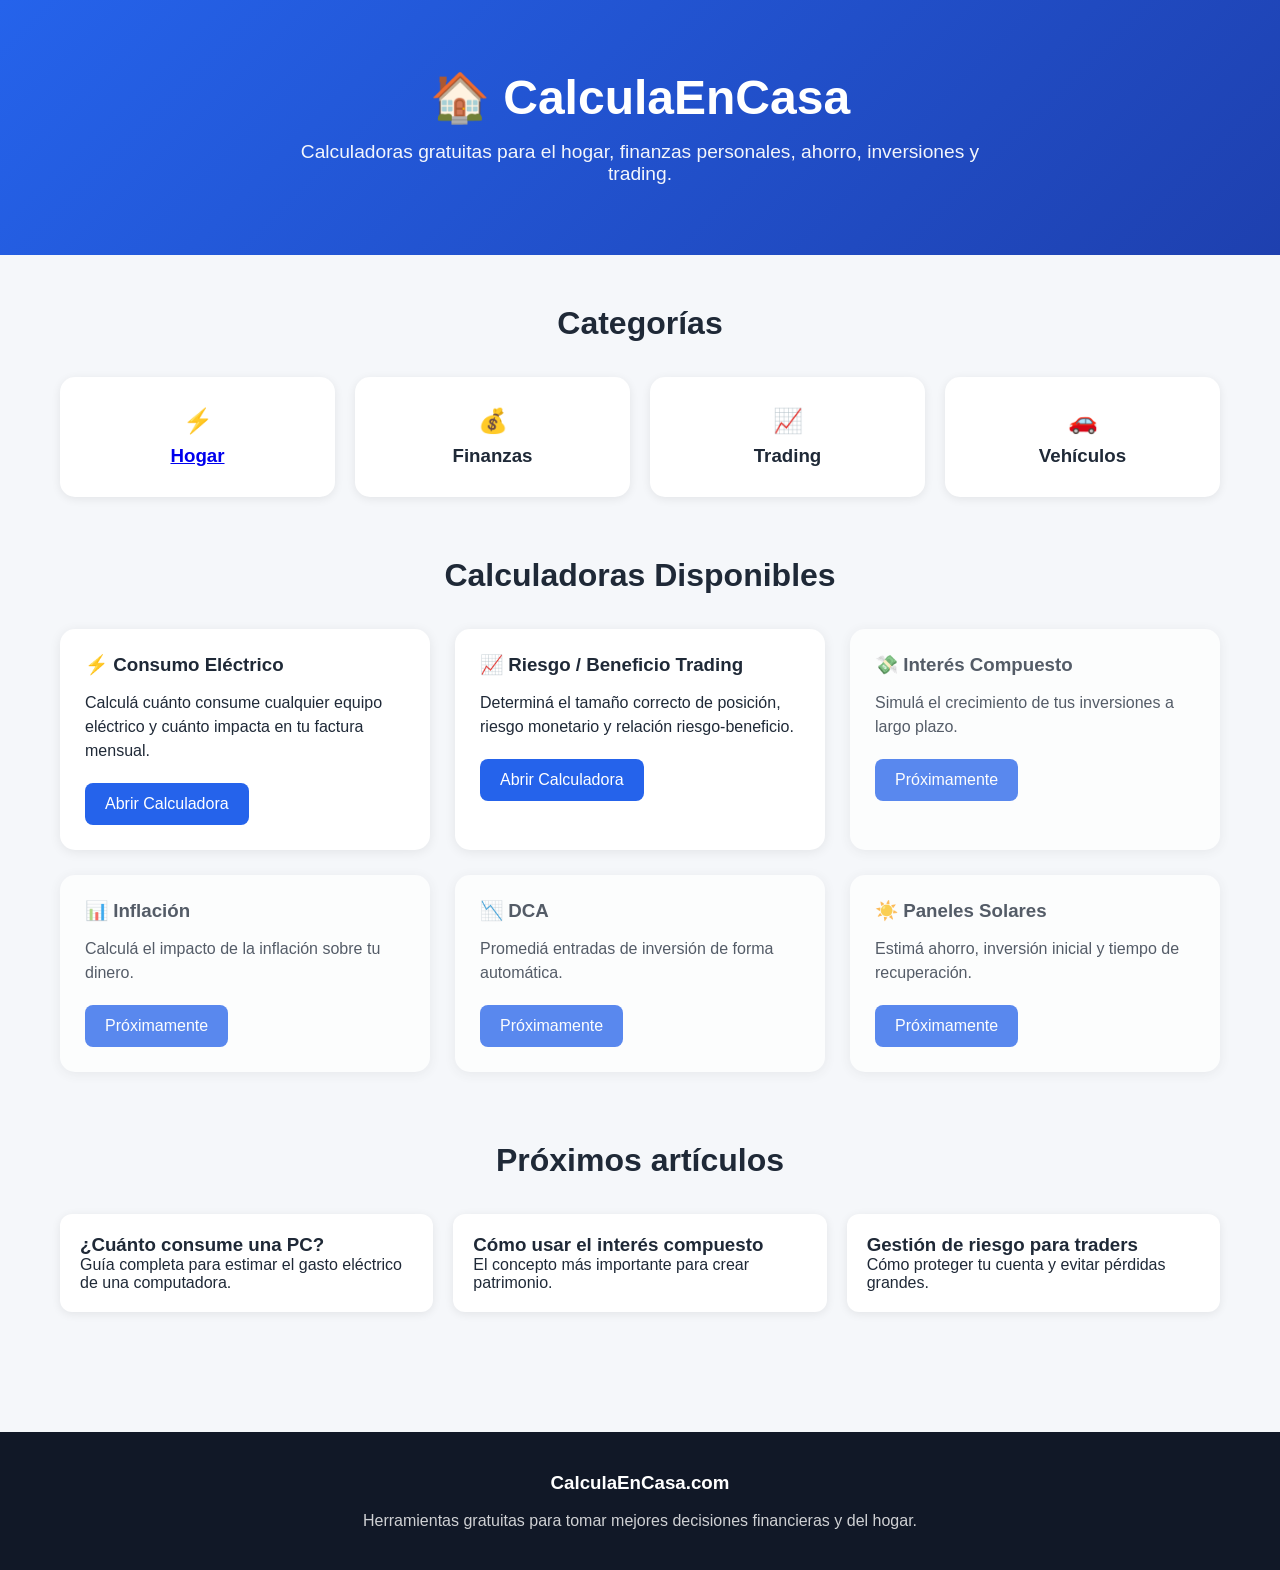
==== index.html @ 1c79a366 "Add files via upload" ====
<!DOCTYPE html>
<html lang="es">

<head>
<meta charset="UTF-8">
<meta name="viewport" content="width=device-width, initial-scale=1.0">

<title>CalculaEnCasa | Calculadoras de Hogar, Finanzas y Trading</title>

<meta name="description"
content="Calculadoras gratuitas para consumo eléctrico, finanzas, trading, ahorro, inversiones y más.">

<style>

:root{
    --azul:#2563eb;
    --azul-hover:#1d4ed8;
    --gris:#f5f7fa;
    --texto:#1f2937;
    --verde:#16a34a;
}

*{
    margin:0;
    padding:0;
    box-sizing:border-box;
}

body{
    font-family:Arial, Helvetica, sans-serif;
    background:var(--gris);
    color:var(--texto);
}

header{
    background:linear-gradient(135deg,#2563eb,#1e40af);
    color:white;
    padding:70px 20px;
    text-align:center;
}

header h1{
    font-size:3rem;
    margin-bottom:15px;
}

header p{
    font-size:1.2rem;
    max-width:700px;
    margin:auto;
    opacity:.95;
}

.buscador{
    max-width:700px;
    margin:30px auto 0;
}

.buscador input{
    width:100%;
    padding:18px;
    border:none;
    border-radius:12px;
    font-size:18px;
}

.container{
    max-width:1200px;
    margin:auto;
    padding:50px 20px;
}

.section-title{
    text-align:center;
    margin-bottom:35px;
    font-size:2rem;
}

.categorias{
    display:grid;
    grid-template-columns:repeat(auto-fit,minmax(220px,1fr));
    gap:20px;
    margin-bottom:60px;
}

.categoria{
    background:white;
    padding:30px;
    border-radius:15px;
    text-align:center;
    box-shadow:0 2px 10px rgba(0,0,0,.08);
}

.categoria h3{
    margin-top:10px;
}

.calculadoras{
    display:grid;
    grid-template-columns:repeat(auto-fit,minmax(320px,1fr));
    gap:25px;
}

.card{
    background:white;
    border-radius:15px;
    padding:25px;
    box-shadow:0 2px 12px rgba(0,0,0,.08);
    transition:.2s;
}

.card:hover{
    transform:translateY(-5px);
}

.card h3{
    margin-bottom:15px;
}

.card p{
    margin-bottom:20px;
    line-height:1.5;
}

.btn{
    display:inline-block;
    background:var(--azul);
    color:white;
    text-decoration:none;
    padding:12px 20px;
    border-radius:8px;
}

.btn:hover{
    background:var(--azul-hover);
}

.proximamente{
    opacity:.75;
}

.blog{
    margin-top:70px;
}

.articulos{
    display:grid;
    grid-template-columns:repeat(auto-fit,minmax(300px,1fr));
    gap:20px;
}

.articulo{
    background:white;
    padding:20px;
    border-radius:12px;
    box-shadow:0 2px 10px rgba(0,0,0,.08);
}

footer{
    background:#111827;
    color:white;
    text-align:center;
    padding:40px 20px;
    margin-top:70px;
}

footer p{
    opacity:.8;
}

@media(max-width:768px){

header h1{
    font-size:2.2rem;
}

.section-title{
    font-size:1.6rem;
}

}

</style>
</head>

<body>

<header>

    <h1>🏠 CalculaEnCasa</h1>

    <p>
        Calculadoras gratuitas para el hogar,
        finanzas personales, ahorro, inversiones y trading.
    </p>

</header>

<div class="container">

    <h2 class="section-title">
        Categorías
    </h2>

    <div class="categorias">

        <div class="categoria">
            <h2>⚡</h2>
            <h3><a href="categorias/hogar.html">Hogar</a></h3>
        </div>

        <div class="categoria">
            <h2>💰</h2>
            <h3>Finanzas</h3>
        </div>

        <div class="categoria">
            <h2>📈</h2>
            <h3>Trading</h3>
        </div>

        <div class="categoria">
            <h2>🚗</h2>
            <h3>Vehículos</h3>
        </div>

    </div>

    <h2 class="section-title">
        Calculadoras Disponibles
    </h2>

    <div class="calculadoras">

        <div class="card">
            <h3>⚡ Consumo Eléctrico</h3>

            <p>
                Calculá cuánto consume cualquier equipo eléctrico
                y cuánto impacta en tu factura mensual.
            </p>

            <a class="btn"
               href="consumo-electrico.html">
               Abrir Calculadora
            </a>
        </div>

        <div class="card">
            <h3>📈 Riesgo / Beneficio Trading</h3>

            <p>
                Determiná el tamaño correcto de posición,
                riesgo monetario y relación riesgo-beneficio.
            </p>

            <a class="btn"
               href="riesgo-beneficio.html">
               Abrir Calculadora
            </a>
        </div>

        <div class="card proximamente">
            <h3>💸 Interés Compuesto</h3>

            <p>
                Simulá el crecimiento de tus inversiones
                a largo plazo.
            </p>

            <span class="btn">
                Próximamente
            </span>
        </div>

        <div class="card proximamente">
            <h3>📊 Inflación</h3>

            <p>
                Calculá el impacto de la inflación
                sobre tu dinero.
            </p>

            <span class="btn">
                Próximamente
            </span>
        </div>

        <div class="card proximamente">
            <h3>📉 DCA</h3>

            <p>
                Promediá entradas de inversión
                de forma automática.
            </p>

            <span class="btn">
                Próximamente
            </span>
        </div>

        <div class="card proximamente">
            <h3>☀️ Paneles Solares</h3>

            <p>
                Estimá ahorro, inversión inicial
                y tiempo de recuperación.
            </p>

            <span class="btn">
                Próximamente
            </span>
        </div>

    </div>

    <div class="blog">

        <h2 class="section-title">
            Próximos artículos
        </h2>

        <div class="articulos">

            <div class="articulo">
                <h3>¿Cuánto consume una PC?</h3>
                <p>
                    Guía completa para estimar el gasto eléctrico
                    de una computadora.
                </p>
            </div>

            <div class="articulo">
                <h3>Cómo usar el interés compuesto</h3>
                <p>
                    El concepto más importante para crear patrimonio.
                </p>
            </div>

            <div class="articulo">
                <h3>Gestión de riesgo para traders</h3>
                <p>
                    Cómo proteger tu cuenta y evitar pérdidas grandes.
                </p>
            </div>

        </div>

    </div>

</div>

<footer>

    <h3>CalculaEnCasa.com</h3>

    <br>

    <p>
        Herramientas gratuitas para tomar mejores decisiones
        financieras y del hogar.
    </p>

</footer>

</body>
</html>
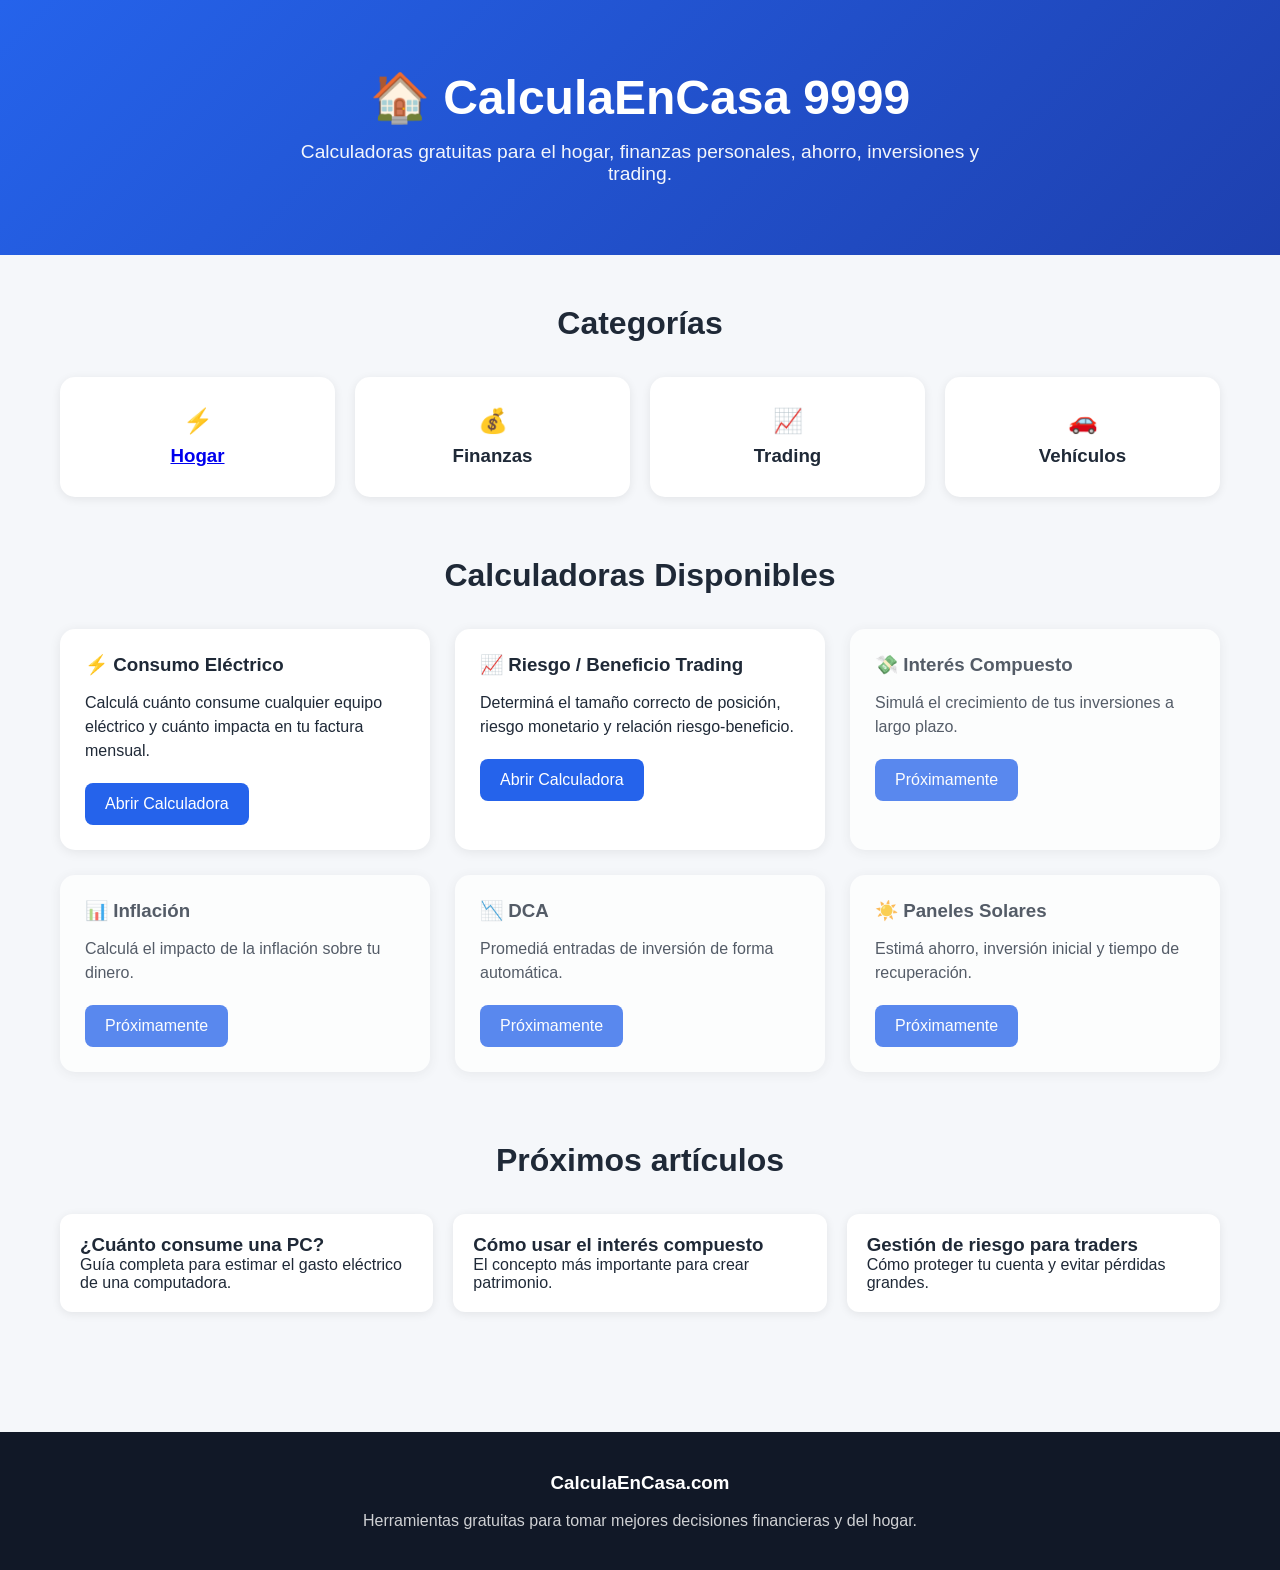
==== commit af8cb75e: "Corrección de texto en index" ====
--- a/index.html
+++ b/index.html
@@ -187,7 +187,7 @@
 
 <header>
 
-    <h1>🏠 CalculaEnCasa</h1>
+    <h1>🏠 CalculaEnCasa 9999</h1>
 
     <p>
         Calculadoras gratuitas para el hogar,
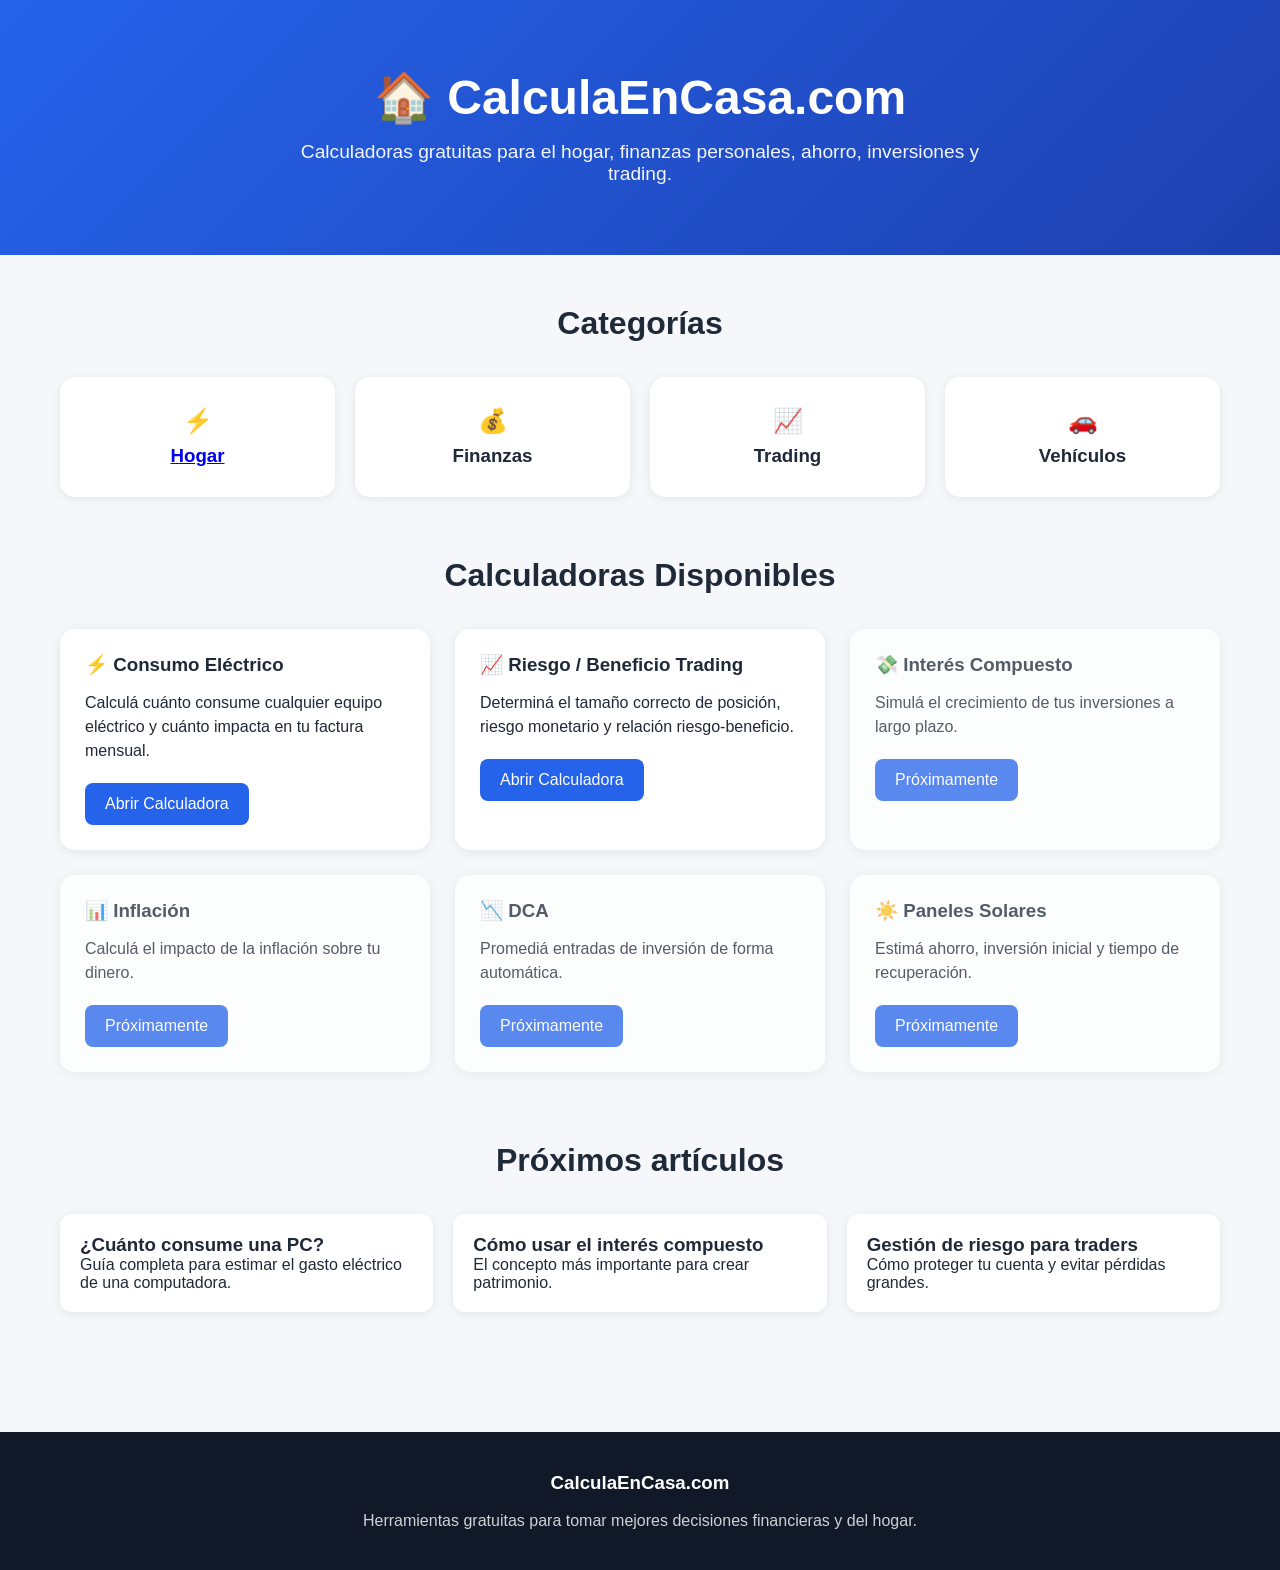
==== commit 3c621284: "mod .com" ====
--- a/index.html
+++ b/index.html
@@ -187,7 +187,7 @@
 
 <header>
 
-    <h1>🏠 CalculaEnCasa 9999</h1>
+    <h1>🏠 CalculaEnCasa.com</h1>
 
     <p>
         Calculadoras gratuitas para el hogar,
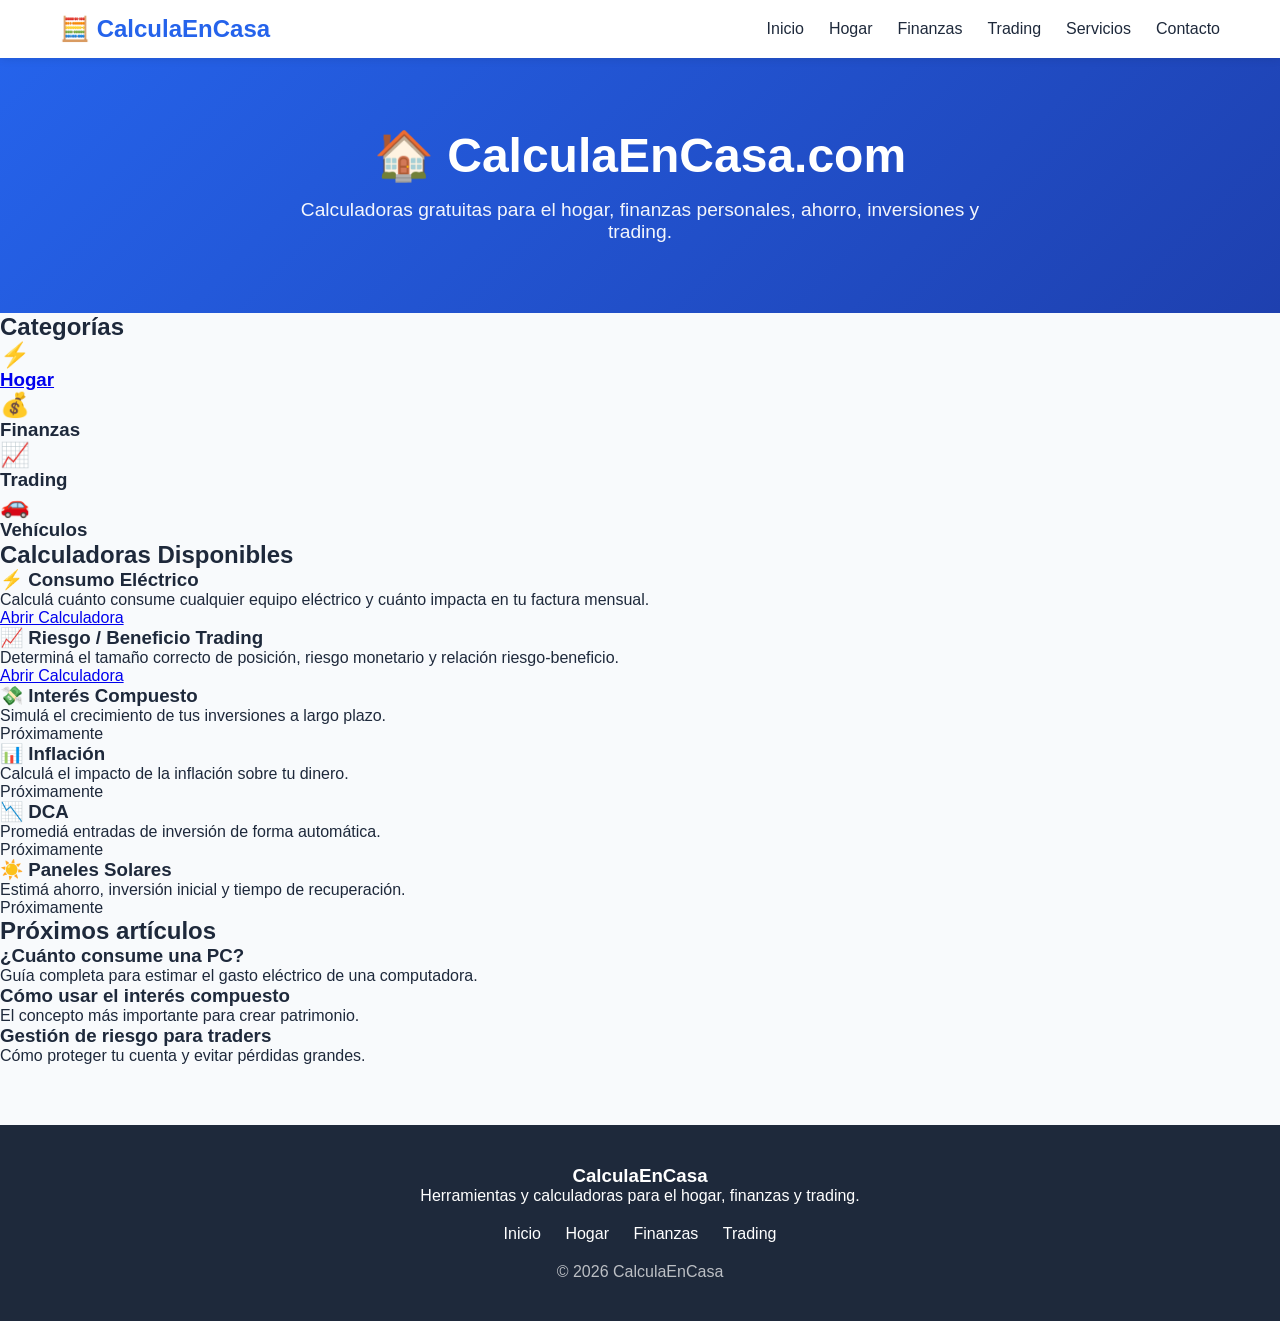
==== commit b0b822a0: "header footer css" ====
--- a/index.html
+++ b/index.html
@@ -1,367 +1,195 @@
-<!DOCTYPE html>
-<html lang="es">
-
-<head>
-<meta charset="UTF-8">
-<meta name="viewport" content="width=device-width, initial-scale=1.0">
-
-<title>CalculaEnCasa | Calculadoras de Hogar, Finanzas y Trading</title>
-
-<meta name="description"
-content="Calculadoras gratuitas para consumo eléctrico, finanzas, trading, ahorro, inversiones y más.">
-
-<style>
-
-:root{
-    --azul:#2563eb;
-    --azul-hover:#1d4ed8;
-    --gris:#f5f7fa;
-    --texto:#1f2937;
-    --verde:#16a34a;
-}
-
-*{
-    margin:0;
-    padding:0;
-    box-sizing:border-box;
-}
-
-body{
-    font-family:Arial, Helvetica, sans-serif;
-    background:var(--gris);
-    color:var(--texto);
-}
-
-header{
-    background:linear-gradient(135deg,#2563eb,#1e40af);
-    color:white;
-    padding:70px 20px;
-    text-align:center;
-}
-
-header h1{
-    font-size:3rem;
-    margin-bottom:15px;
-}
-
-header p{
-    font-size:1.2rem;
-    max-width:700px;
-    margin:auto;
-    opacity:.95;
-}
-
-.buscador{
-    max-width:700px;
-    margin:30px auto 0;
-}
-
-.buscador input{
-    width:100%;
-    padding:18px;
-    border:none;
-    border-radius:12px;
-    font-size:18px;
-}
-
-.container{
-    max-width:1200px;
-    margin:auto;
-    padding:50px 20px;
-}
-
-.section-title{
-    text-align:center;
-    margin-bottom:35px;
-    font-size:2rem;
-}
-
-.categorias{
-    display:grid;
-    grid-template-columns:repeat(auto-fit,minmax(220px,1fr));
-    gap:20px;
-    margin-bottom:60px;
-}
-
-.categoria{
-    background:white;
-    padding:30px;
-    border-radius:15px;
-    text-align:center;
-    box-shadow:0 2px 10px rgba(0,0,0,.08);
-}
-
-.categoria h3{
-    margin-top:10px;
-}
-
-.calculadoras{
-    display:grid;
-    grid-template-columns:repeat(auto-fit,minmax(320px,1fr));
-    gap:25px;
-}
-
-.card{
-    background:white;
-    border-radius:15px;
-    padding:25px;
-    box-shadow:0 2px 12px rgba(0,0,0,.08);
-    transition:.2s;
-}
-
-.card:hover{
-    transform:translateY(-5px);
-}
-
-.card h3{
-    margin-bottom:15px;
-}
-
-.card p{
-    margin-bottom:20px;
-    line-height:1.5;
-}
-
-.btn{
-    display:inline-block;
-    background:var(--azul);
-    color:white;
-    text-decoration:none;
-    padding:12px 20px;
-    border-radius:8px;
-}
-
-.btn:hover{
-    background:var(--azul-hover);
-}
-
-.proximamente{
-    opacity:.75;
-}
-
-.blog{
-    margin-top:70px;
-}
-
-.articulos{
-    display:grid;
-    grid-template-columns:repeat(auto-fit,minmax(300px,1fr));
-    gap:20px;
-}
-
-.articulo{
-    background:white;
-    padding:20px;
-    border-radius:12px;
-    box-shadow:0 2px 10px rgba(0,0,0,.08);
-}
-
-footer{
-    background:#111827;
-    color:white;
-    text-align:center;
-    padding:40px 20px;
-    margin-top:70px;
-}
-
-footer p{
-    opacity:.8;
-}
-
-@media(max-width:768px){
-
-header h1{
-    font-size:2.2rem;
-}
-
-.section-title{
-    font-size:1.6rem;
-}
-
-}
-
-</style>
-</head>
-
-<body>
-
-<header>
-
-    <h1>🏠 CalculaEnCasa.com</h1>
-
-    <p>
-        Calculadoras gratuitas para el hogar,
-        finanzas personales, ahorro, inversiones y trading.
-    </p>
-
-</header>
-
-<div class="container">
-
-    <h2 class="section-title">
-        Categorías
-    </h2>
-
-    <div class="categorias">
-
-        <div class="categoria">
-            <h2>⚡</h2>
-            <h3><a href="categorias/hogar.html">Hogar</a></h3>
-        </div>
-
-        <div class="categoria">
-            <h2>💰</h2>
-            <h3>Finanzas</h3>
-        </div>
-
-        <div class="categoria">
-            <h2>📈</h2>
-            <h3>Trading</h3>
-        </div>
-
-        <div class="categoria">
-            <h2>🚗</h2>
-            <h3>Vehículos</h3>
-        </div>
-
-    </div>
-
-    <h2 class="section-title">
-        Calculadoras Disponibles
-    </h2>
-
-    <div class="calculadoras">
-
-        <div class="card">
-            <h3>⚡ Consumo Eléctrico</h3>
-
-            <p>
-                Calculá cuánto consume cualquier equipo eléctrico
-                y cuánto impacta en tu factura mensual.
-            </p>
-
-            <a class="btn"
-               href="consumo-electrico.html">
-               Abrir Calculadora
-            </a>
-        </div>
-
-        <div class="card">
-            <h3>📈 Riesgo / Beneficio Trading</h3>
-
-            <p>
-                Determiná el tamaño correcto de posición,
-                riesgo monetario y relación riesgo-beneficio.
-            </p>
-
-            <a class="btn"
-               href="riesgo-beneficio.html">
-               Abrir Calculadora
-            </a>
-        </div>
-
-        <div class="card proximamente">
-            <h3>💸 Interés Compuesto</h3>
-
-            <p>
-                Simulá el crecimiento de tus inversiones
-                a largo plazo.
-            </p>
-
-            <span class="btn">
-                Próximamente
-            </span>
-        </div>
-
-        <div class="card proximamente">
-            <h3>📊 Inflación</h3>
-
-            <p>
-                Calculá el impacto de la inflación
-                sobre tu dinero.
-            </p>
-
-            <span class="btn">
-                Próximamente
-            </span>
-        </div>
-
-        <div class="card proximamente">
-            <h3>📉 DCA</h3>
-
-            <p>
-                Promediá entradas de inversión
-                de forma automática.
-            </p>
-
-            <span class="btn">
-                Próximamente
-            </span>
-        </div>
-
-        <div class="card proximamente">
-            <h3>☀️ Paneles Solares</h3>
-
-            <p>
-                Estimá ahorro, inversión inicial
-                y tiempo de recuperación.
-            </p>
-
-            <span class="btn">
-                Próximamente
-            </span>
-        </div>
-
-    </div>
-
-    <div class="blog">
-
-        <h2 class="section-title">
-            Próximos artículos
-        </h2>
-
-        <div class="articulos">
-
-            <div class="articulo">
-                <h3>¿Cuánto consume una PC?</h3>
-                <p>
-                    Guía completa para estimar el gasto eléctrico
-                    de una computadora.
-                </p>
-            </div>
-
-            <div class="articulo">
-                <h3>Cómo usar el interés compuesto</h3>
-                <p>
-                    El concepto más importante para crear patrimonio.
-                </p>
-            </div>
-
-            <div class="articulo">
-                <h3>Gestión de riesgo para traders</h3>
-                <p>
-                    Cómo proteger tu cuenta y evitar pérdidas grandes.
-                </p>
-            </div>
-
-        </div>
-
-    </div>
-
-</div>
-
-<footer>
-
-    <h3>CalculaEnCasa.com</h3>
-
-    <br>
-
-    <p>
-        Herramientas gratuitas para tomar mejores decisiones
-        financieras y del hogar.
-    </p>
-
-</footer>
-
-</body>
+<!DOCTYPE html>
+<html lang="es">
+
+<head>
+<meta charset="UTF-8">
+<meta name="viewport" content="width=device-width, initial-scale=1.0">
+
+<title>CalculaEnCasa | Calculadoras de Hogar, Finanzas y Trading</title>
+
+<meta name="description"
+content="Calculadoras gratuitas para consumo eléctrico, finanzas, trading, ahorro, inversiones y más.">
+
+<link rel="stylesheet" href="css/global.css">
+
+</head>
+
+<body>
+
+<div id="header"></div>
+
+<div class="hero">
+
+    <h1>🏠 CalculaEnCasa.com</h1>
+
+    <p>
+        Calculadoras gratuitas para el hogar,
+        finanzas personales, ahorro, inversiones y trading.
+    </p>
+
+</div>
+
+<div class="container">
+
+    <h2 class="section-title">
+        Categorías
+    </h2>
+
+    <div class="categorias">
+
+        <div class="categoria">
+            <h2>⚡</h2>
+            <h3>
+                <a href="categorias/hogar.html">
+                    Hogar
+                </a>
+            </h3>
+        </div>
+
+        <div class="categoria">
+            <h2>💰</h2>
+            <h3>Finanzas</h3>
+        </div>
+
+        <div class="categoria">
+            <h2>📈</h2>
+            <h3>Trading</h3>
+        </div>
+
+        <div class="categoria">
+            <h2>🚗</h2>
+            <h3>Vehículos</h3>
+        </div>
+
+    </div>
+
+    <h2 class="section-title">
+        Calculadoras Disponibles
+    </h2>
+
+    <div class="calculadoras">
+
+        <div class="card">
+            <h3>⚡ Consumo Eléctrico</h3>
+
+            <p>
+                Calculá cuánto consume cualquier equipo eléctrico
+                y cuánto impacta en tu factura mensual.
+            </p>
+
+            <a class="btn"
+               href="consumo-electrico.html">
+               Abrir Calculadora
+            </a>
+        </div>
+
+        <div class="card">
+            <h3>📈 Riesgo / Beneficio Trading</h3>
+
+            <p>
+                Determiná el tamaño correcto de posición,
+                riesgo monetario y relación riesgo-beneficio.
+            </p>
+
+            <a class="btn"
+               href="riesgo-beneficio.html">
+               Abrir Calculadora
+            </a>
+        </div>
+
+        <div class="card proximamente">
+            <h3>💸 Interés Compuesto</h3>
+
+            <p>
+                Simulá el crecimiento de tus inversiones
+                a largo plazo.
+            </p>
+
+            <span class="btn">
+                Próximamente
+            </span>
+        </div>
+
+        <div class="card proximamente">
+            <h3>📊 Inflación</h3>
+
+            <p>
+                Calculá el impacto de la inflación
+                sobre tu dinero.
+            </p>
+
+            <span class="btn">
+                Próximamente
+            </span>
+        </div>
+
+        <div class="card proximamente">
+            <h3>📉 DCA</h3>
+
+            <p>
+                Promediá entradas de inversión
+                de forma automática.
+            </p>
+
+            <span class="btn">
+                Próximamente
+            </span>
+        </div>
+
+        <div class="card proximamente">
+            <h3>☀️ Paneles Solares</h3>
+
+            <p>
+                Estimá ahorro, inversión inicial
+                y tiempo de recuperación.
+            </p>
+
+            <span class="btn">
+                Próximamente
+            </span>
+        </div>
+
+    </div>
+
+    <div class="blog">
+
+        <h2 class="section-title">
+            Próximos artículos
+        </h2>
+
+        <div class="articulos">
+
+            <div class="articulo">
+                <h3>¿Cuánto consume una PC?</h3>
+                <p>
+                    Guía completa para estimar el gasto eléctrico
+                    de una computadora.
+                </p>
+            </div>
+
+            <div class="articulo">
+                <h3>Cómo usar el interés compuesto</h3>
+                <p>
+                    El concepto más importante para crear patrimonio.
+                </p>
+            </div>
+
+            <div class="articulo">
+                <h3>Gestión de riesgo para traders</h3>
+                <p>
+                    Cómo proteger tu cuenta y evitar pérdidas grandes.
+                </p>
+            </div>
+
+        </div>
+
+    </div>
+
+</div>
+
+<div id="footer"></div>
+
+<script src="js/includes.js"></script>
+
+</body>
 </html>
--- a/css/global.css
+++ b/css/global.css
@@ -0,0 +1,122 @@
+*{
+    margin:0;
+    padding:0;
+    box-sizing:border-box;
+}
+
+body{
+    font-family:Arial, Helvetica, sans-serif;
+    background:#f8fafc;
+    color:#1e293b;
+}
+
+/* HEADER */
+
+header{
+    background:#fff;
+    box-shadow:0 2px 8px rgba(0,0,0,.08);
+    position:sticky;
+    top:0;
+    z-index:1000;
+}
+
+.navbar{
+    max-width:1200px;
+    margin:auto;
+    padding:15px 20px;
+
+    display:flex;
+    justify-content:space-between;
+    align-items:center;
+}
+
+.logo{
+    text-decoration:none;
+    color:#2563eb;
+    font-size:1.5rem;
+    font-weight:bold;
+}
+
+.nav-links{
+    display:flex;
+    gap:25px;
+}
+
+.nav-links a{
+    text-decoration:none;
+    color:#1e293b;
+    font-weight:500;
+}
+
+.nav-links a:hover{
+    color:#2563eb;
+}
+
+/* FOOTER */
+
+footer{
+    margin-top:60px;
+    background:#1e293b;
+    color:white;
+    padding:40px 20px;
+}
+
+.footer-content{
+    max-width:1200px;
+    margin:auto;
+    text-align:center;
+}
+
+.footer-links{
+    margin:20px 0;
+}
+
+.footer-links a{
+    color:white;
+    text-decoration:none;
+    margin:0 10px;
+}
+
+.copyright{
+    opacity:.7;
+}
+
+/* RESPONSIVE */
+
+.menu-toggle{
+    display:none;
+}
+
+@media(max-width:768px){
+
+    .nav-links{
+        display:none;
+    }
+
+    .menu-toggle{
+        display:block;
+        border:none;
+        background:none;
+        font-size:1.5rem;
+        cursor:pointer;
+    }
+
+}
+.hero{
+    background:linear-gradient(135deg,#2563eb,#1e40af);
+    color:white;
+    padding:70px 20px;
+    text-align:center;
+}
+
+.hero h1{
+    font-size:3rem;
+    margin-bottom:15px;
+}
+
+.hero p{
+    font-size:1.2rem;
+    max-width:700px;
+    margin:auto;
+    opacity:.95;
+}
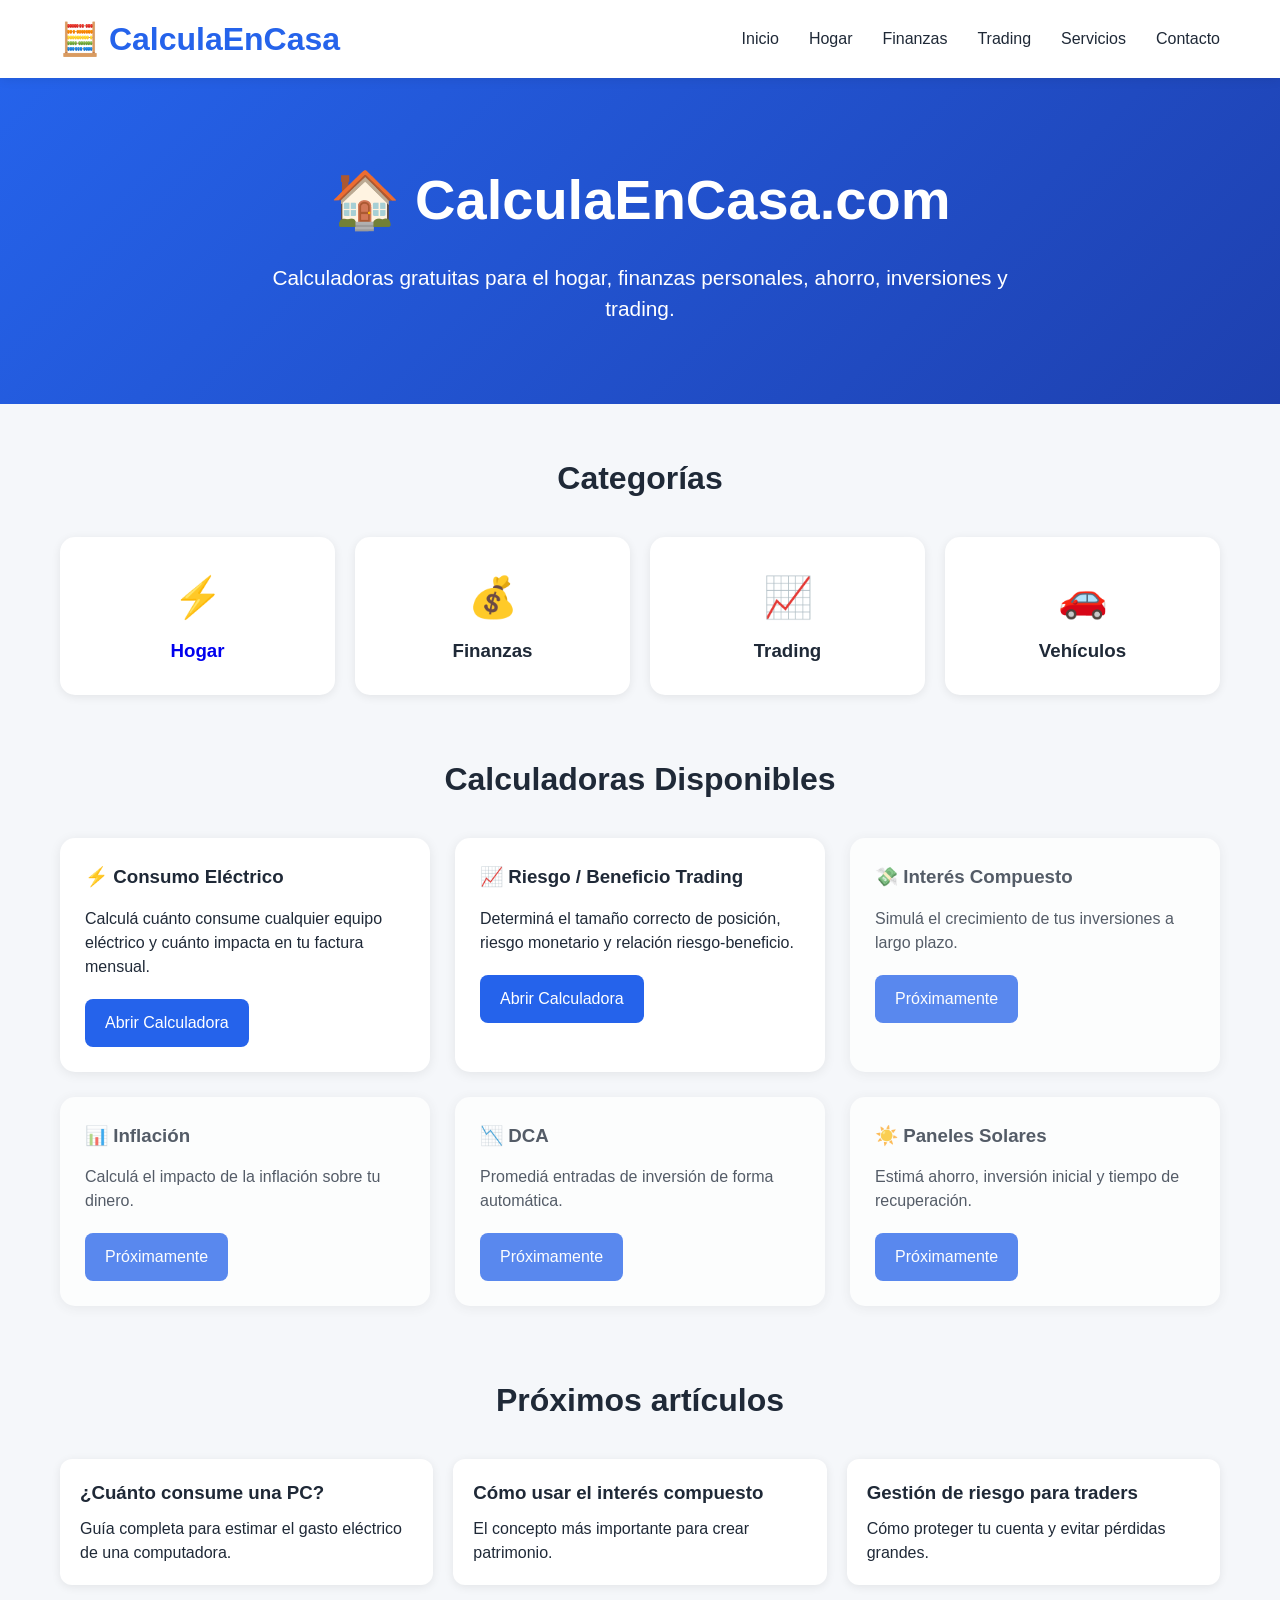
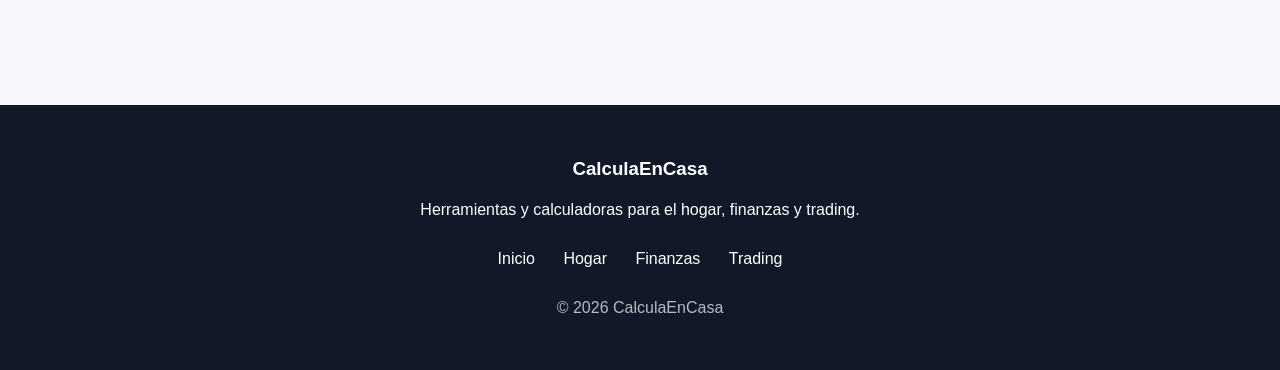
==== commit 308c291a: "Reorganizacion de carpetas" ====
--- a/index.html
+++ b/index.html
@@ -16,7 +16,7 @@
 
 <body>
 
-<div id="header"></div>
+<div id="header">aaaaaaaa</div>
 
 <div class="hero">
 
@@ -38,12 +38,9 @@
     <div class="categorias">
 
         <div class="categoria">
+            <a href="/hogar/index.html" style="text-decoration: none;">
             <h2>⚡</h2>
-            <h3>
-                <a href="categorias/hogar.html">
-                    Hogar
-                </a>
-            </h3>
+            <h3>Hogar</h3></a>
         </div>
 
         <div class="categoria">
@@ -78,7 +75,7 @@
             </p>
 
             <a class="btn"
-               href="consumo-electrico.html">
+               href="/hogar/consumo-electrico.html">
                Abrir Calculadora
             </a>
         </div>
--- a/css/global.css
+++ b/css/global.css
@@ -1,3 +1,11 @@
+:root{
+    --azul:#2563eb;
+    --azul-hover:#1d4ed8;
+    --gris:#f5f7fa;
+    --texto:#1f2937;
+    --verde:#16a34a;
+}
+
 *{
     margin:0;
     padding:0;
@@ -6,15 +14,18 @@
 
 body{
     font-family:Arial, Helvetica, sans-serif;
-    background:#f8fafc;
-    color:#1e293b;
-}
-
-/* HEADER */
+    background:var(--gris);
+    color:var(--texto);
+    line-height:1.5;
+}
+
+/* =========================
+   HEADER
+========================= */
 
 header{
     background:#fff;
-    box-shadow:0 2px 8px rgba(0,0,0,.08);
+    box-shadow:0 2px 10px rgba(0,0,0,.08);
     position:sticky;
     top:0;
     z-index:1000;
@@ -32,33 +43,192 @@
 
 .logo{
     text-decoration:none;
-    color:#2563eb;
-    font-size:1.5rem;
+    color:var(--azul);
+    font-size:2rem;
     font-weight:bold;
 }
 
 .nav-links{
     display:flex;
+    gap:30px;
+}
+
+.nav-links a{
+    text-decoration:none;
+    color:var(--texto);
+    font-weight:500;
+}
+
+.nav-links a:hover{
+    color:var(--azul);
+}
+
+.menu-toggle{
+    display:none;
+}
+
+/* =========================
+   HERO
+========================= */
+
+.hero{
+    background:linear-gradient(135deg,#2563eb,#1e40af);
+    color:white;
+    text-align:center;
+    padding:80px 20px;
+}
+
+.hero h1{
+    font-size:3.5rem;
+    margin-bottom:20px;
+}
+
+.hero p{
+    max-width:800px;
+    margin:auto;
+    font-size:1.3rem;
+}
+
+/* =========================
+   CONTENIDO GENERAL
+========================= */
+
+.container{
+    max-width:1200px;
+    margin:auto;
+    padding:50px 20px;
+}
+
+.section-title{
+    text-align:center;
+    font-size:2rem;
+    margin-bottom:35px;
+}
+
+/* =========================
+   CATEGORIAS
+========================= */
+
+.categorias{
+    display:grid;
+    grid-template-columns:repeat(auto-fit,minmax(220px,1fr));
+    gap:20px;
+    margin-bottom:60px;
+}
+
+.categoria{
+    background:white;
+    padding:30px;
+    border-radius:15px;
+    text-align:center;
+    box-shadow:0 2px 10px rgba(0,0,0,.08);
+    transition:.2s;
+}
+
+.categoria:hover{
+    transform:translateY(-4px);
+}
+
+.categoria h2{
+    font-size:2.5rem;
+    margin-bottom:10px;
+}
+
+.categoria h3 a{
+    text-decoration:none;
+    color:var(--texto);
+}
+
+.categoria h3 a:hover{
+    color:var(--azul);
+}
+
+/* =========================
+   CALCULADORAS
+========================= */
+
+.calculadoras{
+    display:grid;
+    grid-template-columns:repeat(auto-fit,minmax(320px,1fr));
     gap:25px;
 }
 
-.nav-links a{
-    text-decoration:none;
-    color:#1e293b;
-    font-weight:500;
-}
-
-.nav-links a:hover{
-    color:#2563eb;
-}
-
-/* FOOTER */
+.card{
+    background:white;
+    border-radius:15px;
+    padding:25px;
+    box-shadow:0 2px 12px rgba(0,0,0,.08);
+    transition:.2s;
+}
+
+.card:hover{
+    transform:translateY(-5px);
+}
+
+.card h3{
+    margin-bottom:15px;
+}
+
+.card p{
+    margin-bottom:20px;
+}
+
+.proximamente{
+    opacity:.75;
+}
+
+/* =========================
+   BOTONES
+========================= */
+
+.btn{
+    display:inline-block;
+    background:var(--azul);
+    color:white;
+    text-decoration:none;
+    padding:12px 20px;
+    border-radius:8px;
+    transition:.2s;
+}
+
+.btn:hover{
+    background:var(--azul-hover);
+}
+
+/* =========================
+   BLOG
+========================= */
+
+.blog{
+    margin-top:70px;
+}
+
+.articulos{
+    display:grid;
+    grid-template-columns:repeat(auto-fit,minmax(300px,1fr));
+    gap:20px;
+}
+
+.articulo{
+    background:white;
+    padding:20px;
+    border-radius:12px;
+    box-shadow:0 2px 10px rgba(0,0,0,.08);
+}
+
+.articulo h3{
+    margin-bottom:10px;
+}
+
+/* =========================
+   FOOTER
+========================= */
 
 footer{
-    margin-top:60px;
-    background:#1e293b;
-    color:white;
-    padding:40px 20px;
+    background:#111827;
+    color:white;
+    margin-top:70px;
+    padding:50px 20px;
 }
 
 .footer-content{
@@ -67,27 +237,45 @@
     text-align:center;
 }
 
+.footer-content h3{
+    margin-bottom:15px;
+}
+
 .footer-links{
-    margin:20px 0;
+    margin:25px 0;
 }
 
 .footer-links a{
     color:white;
     text-decoration:none;
-    margin:0 10px;
+    margin:0 12px;
+}
+
+.footer-links a:hover{
+    text-decoration:underline;
 }
 
 .copyright{
     opacity:.7;
 }
 
-/* RESPONSIVE */
-
-.menu-toggle{
-    display:none;
-}
+/* =========================
+   RESPONSIVE
+========================= */
 
 @media(max-width:768px){
+
+    .hero h1{
+        font-size:2.2rem;
+    }
+
+    .hero p{
+        font-size:1rem;
+    }
+
+    .section-title{
+        font-size:1.6rem;
+    }
 
     .nav-links{
         display:none;
@@ -97,26 +285,12 @@
         display:block;
         border:none;
         background:none;
+        font-size:1.6rem;
+        cursor:pointer;
+    }
+
+    .logo{
         font-size:1.5rem;
-        cursor:pointer;
-    }
-
-}
-.hero{
-    background:linear-gradient(135deg,#2563eb,#1e40af);
-    color:white;
-    padding:70px 20px;
-    text-align:center;
-}
-
-.hero h1{
-    font-size:3rem;
-    margin-bottom:15px;
-}
-
-.hero p{
-    font-size:1.2rem;
-    max-width:700px;
-    margin:auto;
-    opacity:.95;
+    }
+
 }
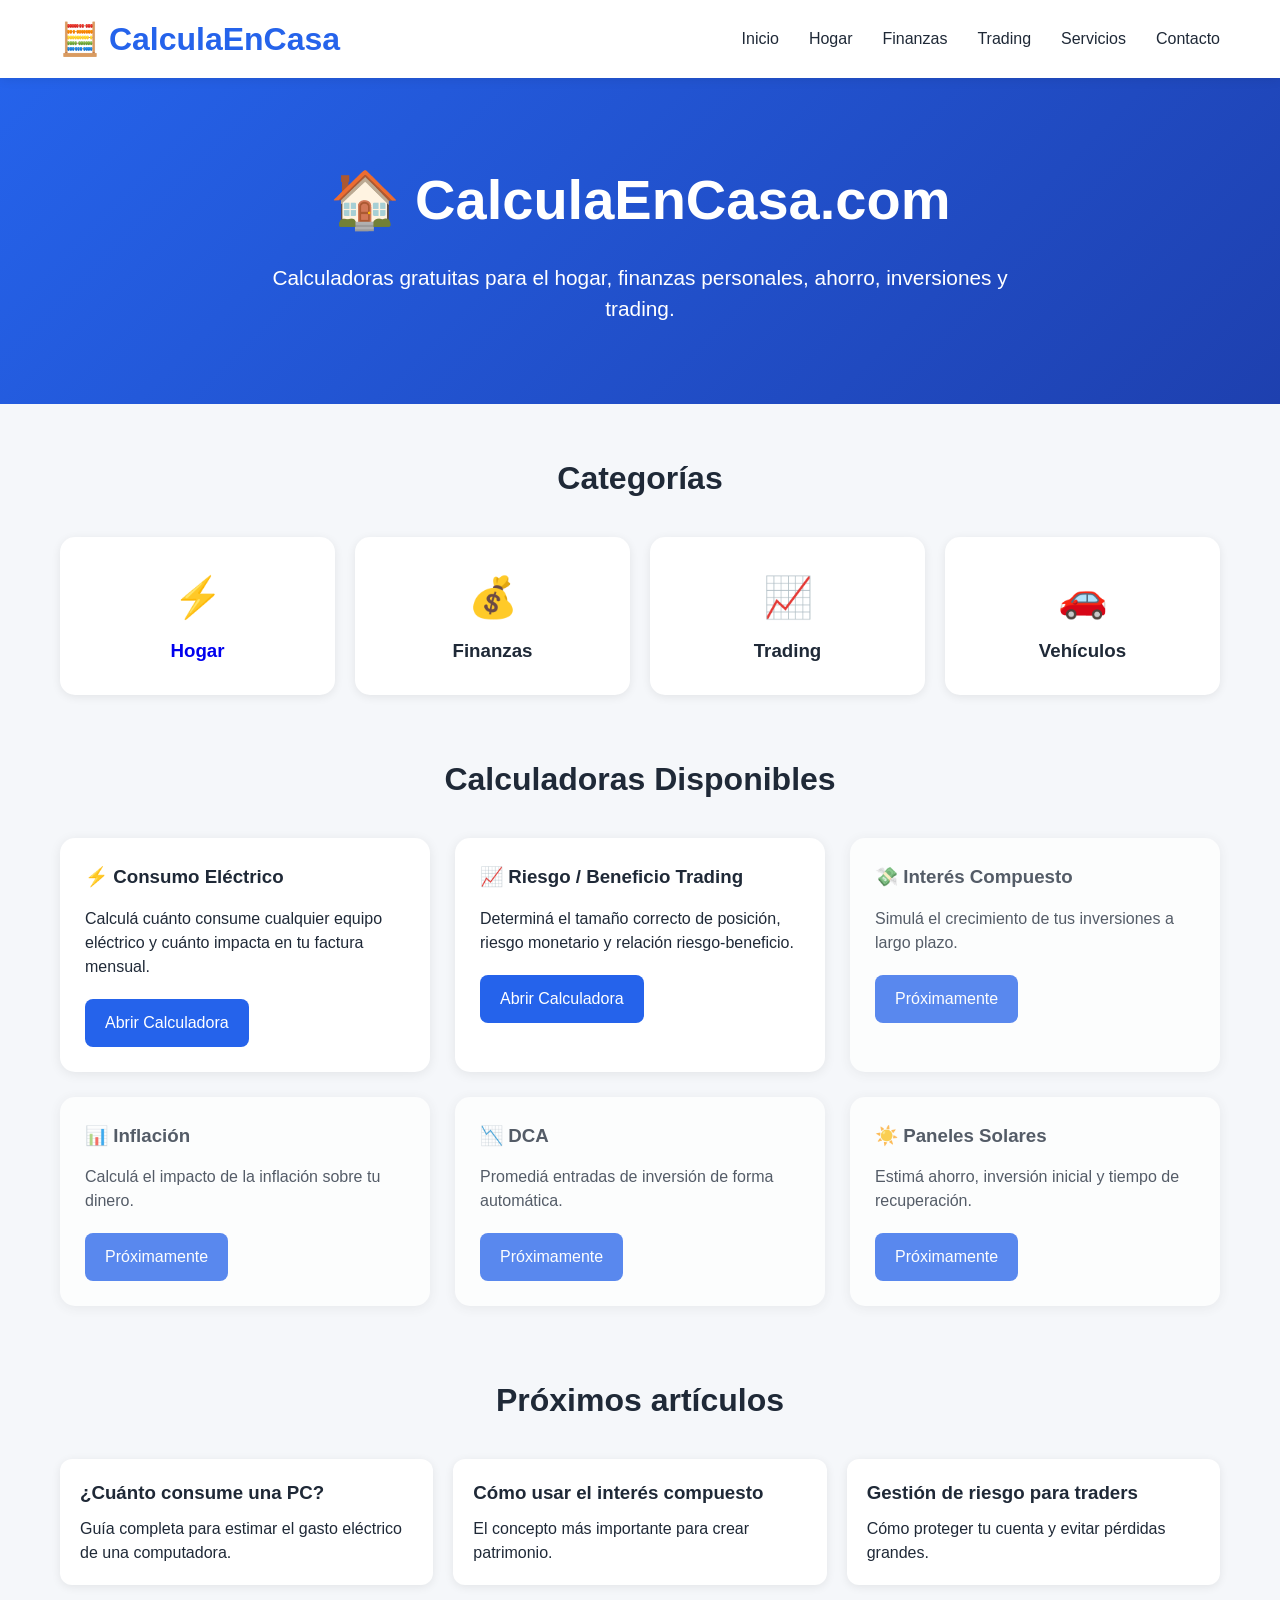
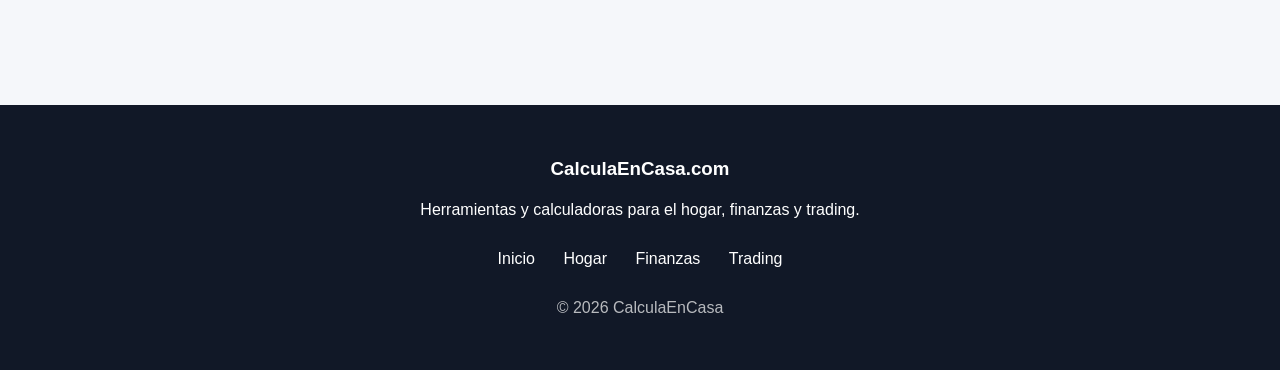
==== commit 133adaca: "redistribucion" ====
--- a/index.html
+++ b/index.html
@@ -16,7 +16,7 @@
 
 <body>
 
-<div id="header">aaaaaaaa</div>
+<div id="header"></div>
 
 <div class="hero">
 
